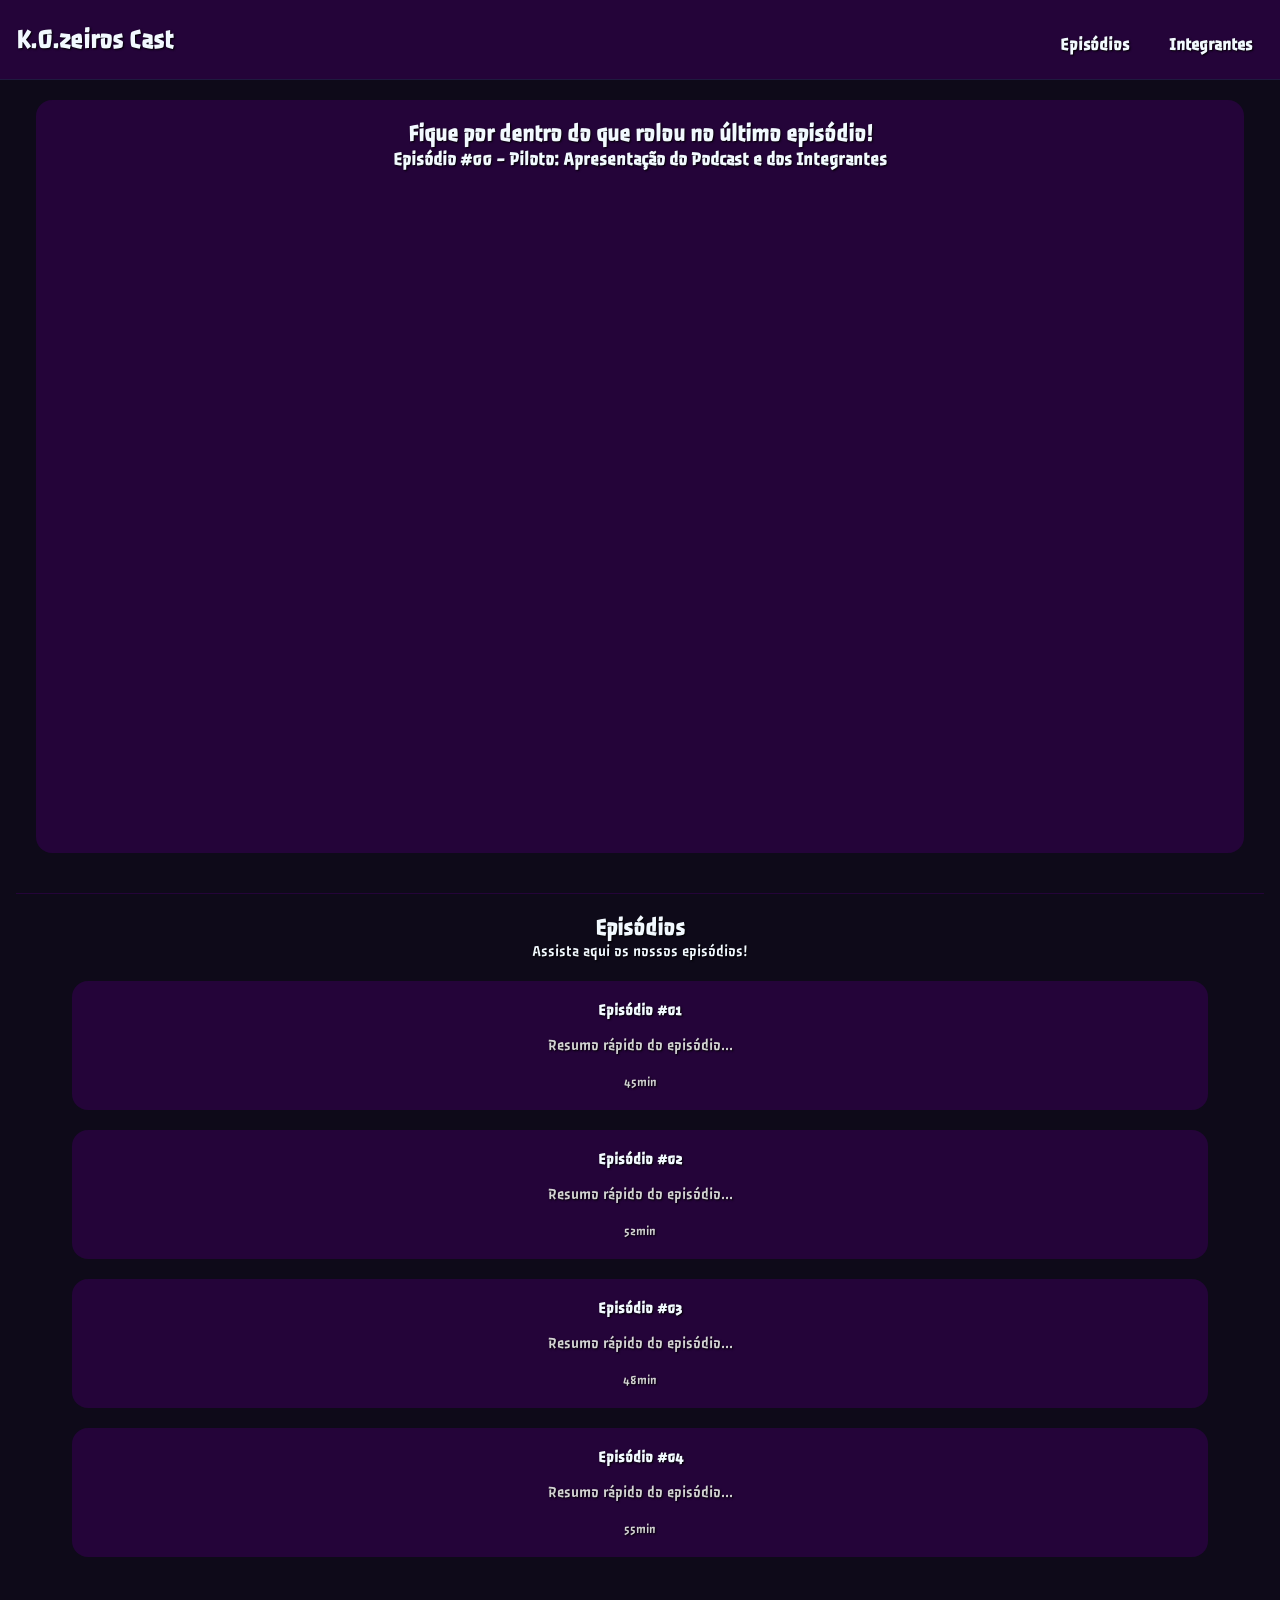
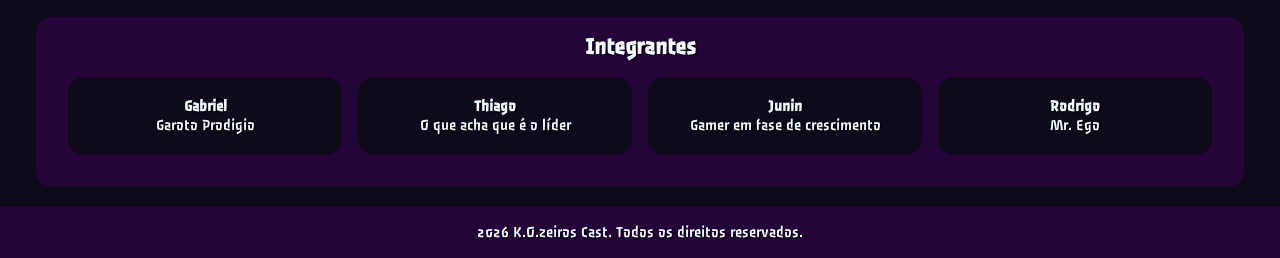
==== index.html @ 9da7d1bf "primeiro commit" ====
<!DOCTYPE html>
<html lang="pt-BR">

<head>
    <meta charset="UTF-8">
    <meta name="viewport" content="width=device-width, initial-scale=1.0">
    <link rel="preconnect" href="https://fonts.googleapis.com">
    <link rel="preconnect" href="https://fonts.gstatic.com" crossorigin>
    <link href="https://fonts.googleapis.com/css2?family=Passero+One&display=swap" rel="stylesheet">
    <link rel="stylesheet" href="src/styles.css">
    <script src="src/main.js" defer></script>
    <title>K.O.zeiros Cast</title>
</head>

<body>

    <header class="header">
        <h1 class="no-break">K.O.zeiros Cast</h1>
        <nav class="info"><a href="#Ep">Episódios</a>
            <a href="#Pesssoas">Integrantes</a>
        </nav>
    </header>

    <main class="container-geral">
        <section class="video-principal" id="Ep">
            <h2>Fique por dentro do que rolou no último episódio!</h2>
            <h3>Episódio #00 - Piloto: Apresentação do Podcast e dos Integrantes</h3>

            <div class="play" id="Player">
                <iframe " src="https://www.youtube.com/embed/6FsYk9GIv2Y?si=yelkbn97smoY4wEG"
                    title="YouTube video player" frameborder="0"
                    allow="accelerometer; autoplay; clipboard-write; encrypted-media; gyroscope; picture-in-picture; web-share"
                    referrerpolicy="strict-origin-when-cross-origin" allowfullscreen></iframe>
            </div>
        </section>

        <section class="episodios">
            <h2>Episódios</h2>
            <p>Assista aqui os nossos episódios!</p>
            <div class="container container-episodios" id="Card-episodios">
                <div class="card-ep">
                    <h3>Episódio #01</h3>
                    <p>Resumo rápido do episódio...</p>
                    <span>45min</span>
                </div>

                <div class="card-ep">
                    <h3>Episódio #02</h3>
                    <p>Resumo rápido do episódio...</p>
                    <span>52min</span>
                </div>

                <div class="card-ep">
                    <h3>Episódio #03</h3>
                    <p>Resumo rápido do episódio...</p>
                    <span>48min</span>
                </div>

                <div class="card-ep">
                    <h3>Episódio #04</h3>
                    <p>Resumo rápido do episódio...</p>
                    <span>55min</span>
                </div>
            </div>
        </section>

        <section class="integrantes" id="Pesssoas">
            <h2>Integrantes</h2>

            <div class="container container-integrantes" id="Card-principal">
                <div class="card-integrantes">
                    <h3>Gabriel</h3>
                    <p>Garoto Prodigio</p>
                </div>

                <div class="card-integrantes">
                    <h3>Thiago</h3>
                    <p>O que acha que é o líder</p>
                </div>

                <div class="card-integrantes">
                    <h3>Junin</h3>
                    <p>Gamer em fase de crescimento</p>
                </div>

                <div class="card-integrantes">
                    <h3>Rodrigo</h3>
                    <p>Mr. Ego</p>
                </div>
            </div>
        </section>
    </main>

    <footer>
        <p>2026 K.O.zeiros Cast. Todos os direitos reservados.</p>
    </footer>

</body>

</html>
---- src/styles.css ----
:root {
    --bg-geral: #0e0a19;
    --bg-component: #240439;
    --color-text-destaque: #f2f9ff;
    --color-text-descricao: lightgray;
    --color-accent: #0f8f72;
    --spacing-sm: 16px;
    --spacing-md: 20px;
    --spacing-lg: 32px;
    --border-radius: 16px;
    --transition-duration: 0.3s;
}


body {
    background-color: var(--bg-geral);
    color: var(--color-text-destaque);
    font-family: 'Passero One', monospace;
    text-shadow: 1px 1px 2px #000;
}


* {
    padding: 0;
    margin: 0;
    box-sizing: border-box;
}


html {
    scroll-behavior: smooth;
}

header {
    display: flex;
    justify-content: space-between;
    align-items: center;
    padding: var(--spacing-sm);
    position: sticky;
    top: 0;
    background-color: var(--bg-component);
    z-index: 1000;
    border-bottom: 1px solid #1f1a3f;
}

.header h1 {
    font-size: 1.7rem;

}

h2 {
    font-size: 1.5rem;
}

.info {
    margin-top: 10px;
    display: flex;
    gap: var(--spacing-sm);
    font-size: 1.1rem;
    font-weight: bold;
}

.info a {
    color: var(--color-text-destaque);
    text-decoration: none;
    display: flex;
    padding: 8px 12px;
    border-radius: var(--border-radius);
}

.info a:hover {
    color: var(--color-accent);
    cursor: pointer;
    transition: var(--transition-duration);
    background-color: color-mix(in srgb, var(--color-accent) 30%, transparent);
}

.no-break {
    white-space: nowrap;
    overflow-wrap: normal;
    word-break: keep-all;
}

.container-geral {
    display: flex;
    flex-direction: column;
    gap: var(--spacing-md);
    padding: 0 var(--spacing-sm);
}

.video-principal {
    text-align: center;
    margin: var(--spacing-md);
    padding: var(--spacing-md);
    border: none;
    border-radius: var(--border-radius);
    background-color: var(--bg-component);
    max-width: 100%;
}

iframe {
    width: 100%;
    aspect-ratio: 16/9;
    border-radius: var(--border-radius);
}

.episodios {
    text-align: center;
    border-top: 1px solid var(--bg-component);
    padding-top: var(--spacing-md);
}

.container {
    display: flex;
    gap: var(--spacing-sm);
    max-width: 1200px;
    margin: 0 auto;
    flex-wrap: wrap;
}

#Card-episodios {
    flex-wrap: wrap;
    flex-direction: column;
    gap: var(--spacing-md);
    padding: var(--spacing-md) var(--spacing-lg);
}

.card-ep {
    display: flex;
    gap: var(--spacing-sm);
    padding: var(--spacing-md) var(--spacing-lg);
    border-radius: var(--border-radius);
    background-color: var(--bg-component);
    border: none;
    flex-direction: column;
}

.card-ep h3 {
    font-size: 1rem;
    font-weight: bold;
    color: var(--color-text-destaque);
}

.card-ep p {
    font-size: 1.0rem;
    color: var(--color-text-descricao);
}

.card-ep span {
    font-size: 0.8rem;
    margin-top: 4px;
    color: var(--color-text-descricao);
}

.card-ep:hover {
    background-color: var(--color-accent);
    cursor: pointer;
    transition: var(--transition-duration);
}

.integrantes {
    margin: var(--spacing-md);
    padding: var(--spacing-sm);
    border-radius: var(--border-radius);
    gap: var(--spacing-sm);
    text-align: center;
    background-color: var(--bg-component);
}

.card-integrantes h3 {
    font-size: 1rem;
    font-weight: bold;
}

.container-integrantes {
    flex-wrap: wrap;
    justify-content: center;
    padding: var(--spacing-sm);
}

.card-integrantes {
    padding: var(--spacing-md);
    border-radius: var(--border-radius);
    background-color: var(--bg-geral);
    border: none;
    flex: 1;
    text-align: center;
    transition: background-color var(--transition-duration);
}

.card-integrantes:hover {
    background-color: var(--color-accent);
    cursor: pointer;
}

footer {
    text-align: center;
    padding: var(--spacing-sm) var(--spacing-md);
    background-color: var(--bg-component);
}

/* Para telas menores    */

@media(max-width: 600px) {
    header {
        flex-direction: column;
    }
}
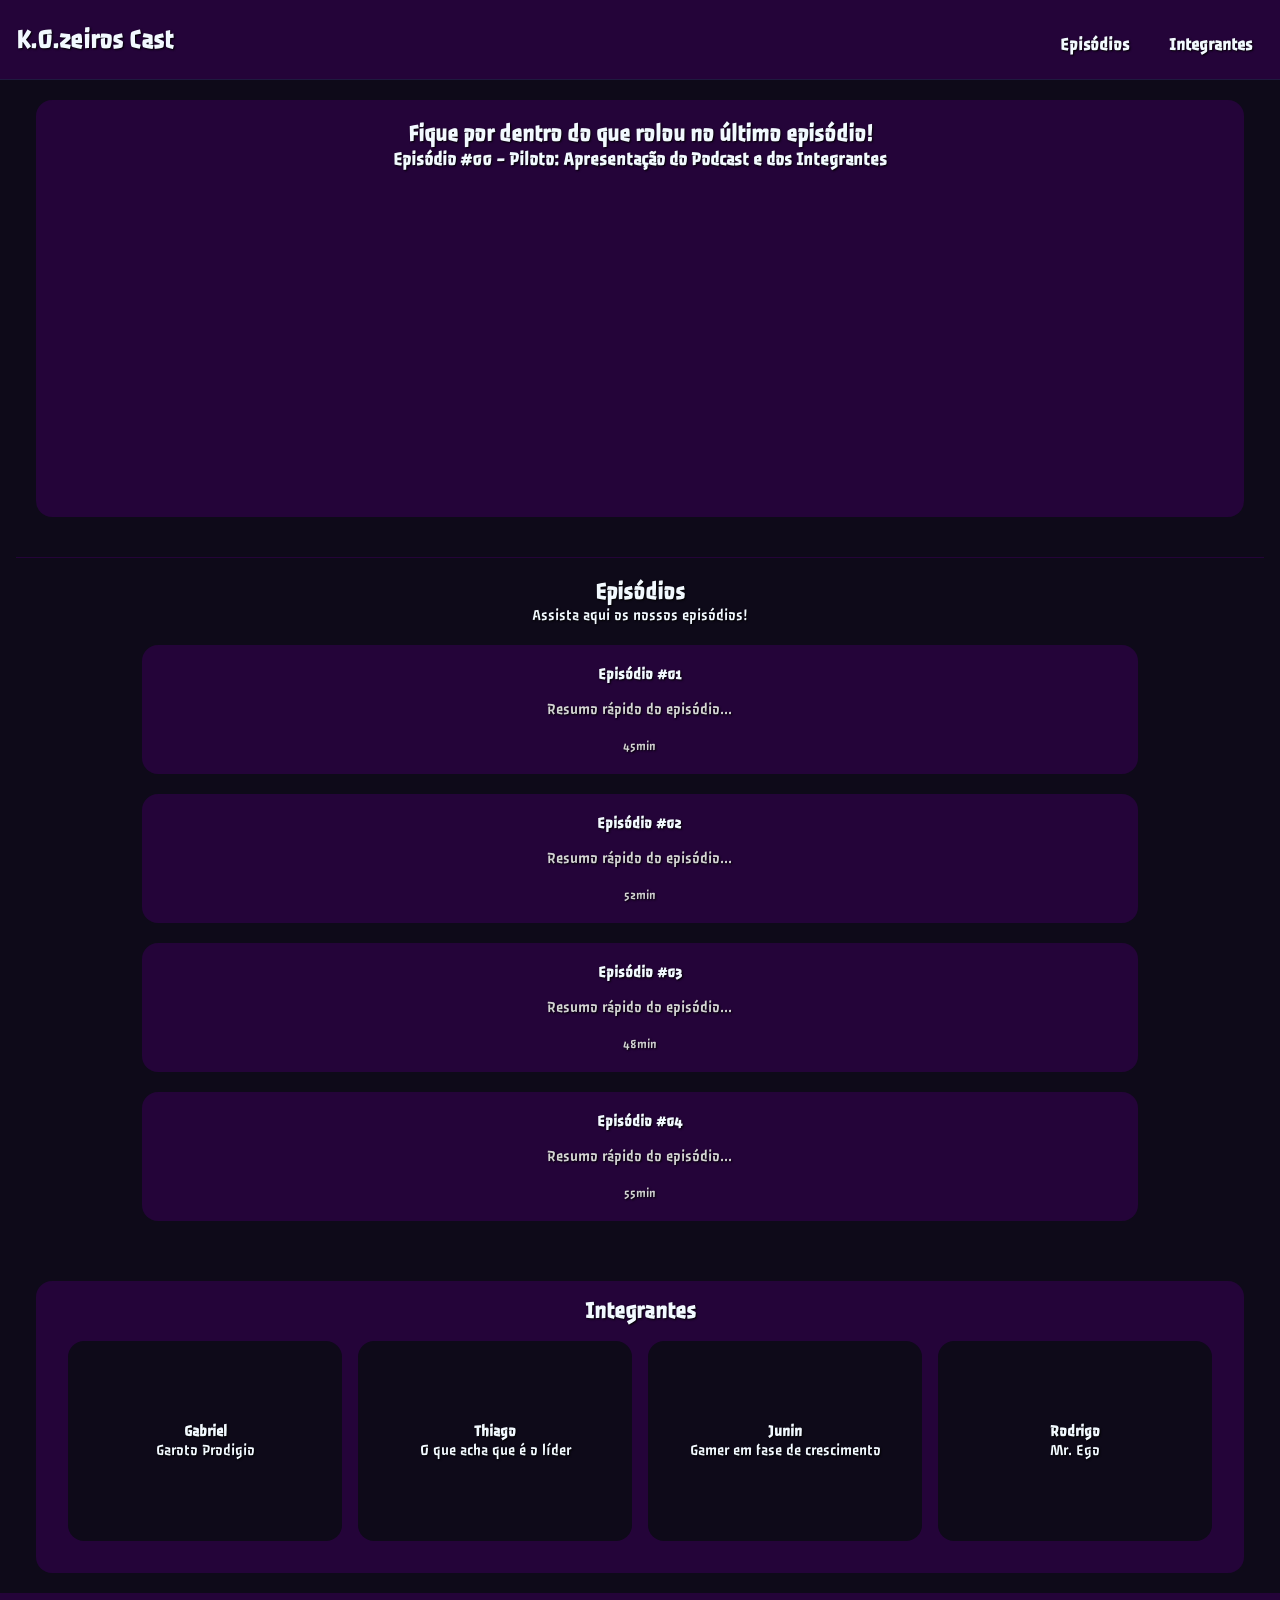
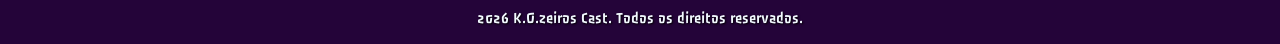
==== commit db597163: "feat: projeto inicial K.O.zeiros Cast" ====
--- a/index.html
+++ b/index.html
@@ -64,7 +64,7 @@
             </div>
         </section>
 
-        <section class="integrantes" id="Pesssoas">
+        <section class="integrantes" id="Pesssoas"> 
             <h2>Integrantes</h2>
 
             <div class="container container-integrantes" id="Card-principal">
--- a/src/styles.css
+++ b/src/styles.css
@@ -1,3 +1,7 @@
+/* =============================================
+   VARIÁVEIS E RESET GLOBAL
+   ============================================= */
+
 :root {
     --bg-geral: #0e0a19;
     --bg-component: #240439;
@@ -11,6 +15,15 @@
     --transition-duration: 0.3s;
 }
 
+* {
+    padding: 0;
+    margin: 0;
+    box-sizing: border-box;
+}
+
+html {
+    scroll-behavior: smooth;
+}
 
 body {
     background-color: var(--bg-geral);
@@ -19,17 +32,26 @@
     text-shadow: 1px 1px 2px #000;
 }
 
-
-* {
-    padding: 0;
-    margin: 0;
-    box-sizing: border-box;
-}
-
-
-html {
-    scroll-behavior: smooth;
-}
+h2 {
+    font-size: 1.5rem;
+}
+
+.container-geral {
+    display: flex;
+    flex-direction: column;
+    gap: var(--spacing-md);
+    padding: 0 var(--spacing-sm);
+}
+
+.no-break {
+    white-space: nowrap;
+    overflow-wrap: normal;
+    word-break: keep-all;
+}
+
+/* =============================================
+   HEADER E NAVEGAÇÃO
+   ============================================= */
 
 header {
     display: flex;
@@ -45,11 +67,6 @@
 
 .header h1 {
     font-size: 1.7rem;
-
-}
-
-h2 {
-    font-size: 1.5rem;
 }
 
 .info {
@@ -75,18 +92,9 @@
     background-color: color-mix(in srgb, var(--color-accent) 30%, transparent);
 }
 
-.no-break {
-    white-space: nowrap;
-    overflow-wrap: normal;
-    word-break: keep-all;
-}
-
-.container-geral {
-    display: flex;
-    flex-direction: column;
-    gap: var(--spacing-md);
-    padding: 0 var(--spacing-sm);
-}
+/* =============================================
+   VÍDEO PRINCIPAL
+   ============================================= */
 
 .video-principal {
     text-align: center;
@@ -95,7 +103,7 @@
     border: none;
     border-radius: var(--border-radius);
     background-color: var(--bg-component);
-    max-width: 100%;
+    padding-bottom: var(--spacing-lg);
 }
 
 iframe {
@@ -104,6 +112,17 @@
     border-radius: var(--border-radius);
 }
 
+.play {
+    max-width: 550px;
+    margin: 0 auto;
+    width: 100%;
+}
+
+
+/* =============================================
+   SEÇÃO EPISÓDIOS
+   ============================================= */
+
 .episodios {
     text-align: center;
     border-top: 1px solid var(--bg-component);
@@ -123,6 +142,8 @@
     flex-direction: column;
     gap: var(--spacing-md);
     padding: var(--spacing-md) var(--spacing-lg);
+    max-width: 85%;
+    margin: 0 auto;
 }
 
 .card-ep {
@@ -133,6 +154,7 @@
     background-color: var(--bg-component);
     border: none;
     flex-direction: column;
+    transition: background-color var(--transition-duration);
 }
 
 .card-ep h3 {
@@ -155,8 +177,11 @@
 .card-ep:hover {
     background-color: var(--color-accent);
     cursor: pointer;
-    transition: var(--transition-duration);
-}
+}
+
+/* =============================================
+   SEÇÃO INTEGRANTES
+   ============================================= */
 
 .integrantes {
     margin: var(--spacing-md);
@@ -165,27 +190,33 @@
     gap: var(--spacing-sm);
     text-align: center;
     background-color: var(--bg-component);
-}
-
-.card-integrantes h3 {
-    font-size: 1rem;
-    font-weight: bold;
 }
 
 .container-integrantes {
     flex-wrap: wrap;
     justify-content: center;
     padding: var(--spacing-sm);
+    display: flex;
 }
 
 .card-integrantes {
-    padding: var(--spacing-md);
+    padding: var(--spacing-lg) var(--spacing-md);
     border-radius: var(--border-radius);
     background-color: var(--bg-geral);
     border: none;
+    flex-direction: column;
+    text-align: center;
+    transition: background-color var(--transition-duration);
+    min-height: 200px;
+    display: flex;
+    align-items: center;
+    justify-content: center;
     flex: 1;
-    text-align: center;
-    transition: background-color var(--transition-duration);
+}
+
+.card-integrantes h3 {
+    font-size: 1rem;
+    font-weight: bold;
 }
 
 .card-integrantes:hover {
@@ -193,16 +224,40 @@
     cursor: pointer;
 }
 
+/* =============================================
+   FOOTER
+   ============================================= */
+
 footer {
     text-align: center;
     padding: var(--spacing-sm) var(--spacing-md);
     background-color: var(--bg-component);
 }
 
-/* Para telas menores    */
-
-@media(max-width: 600px) {
+/* =============================================
+   RESPONSIVIDADE (TELAS MENORES)
+   ============================================= */
+
+@media (max-width: 600px) {
+    .card-integrantes {
+        min-height: auto;
+        flex: none;
+        width: 100%;
+    }
+
     header {
         flex-direction: column;
     }
+
+    h2 {
+        font-size: 1.2rem;
+    }
+
+    h3 {
+        font-size: 0.9rem;
+    }
+
+    .header h1{
+        font-size: 1.3rem;
+    }
 }
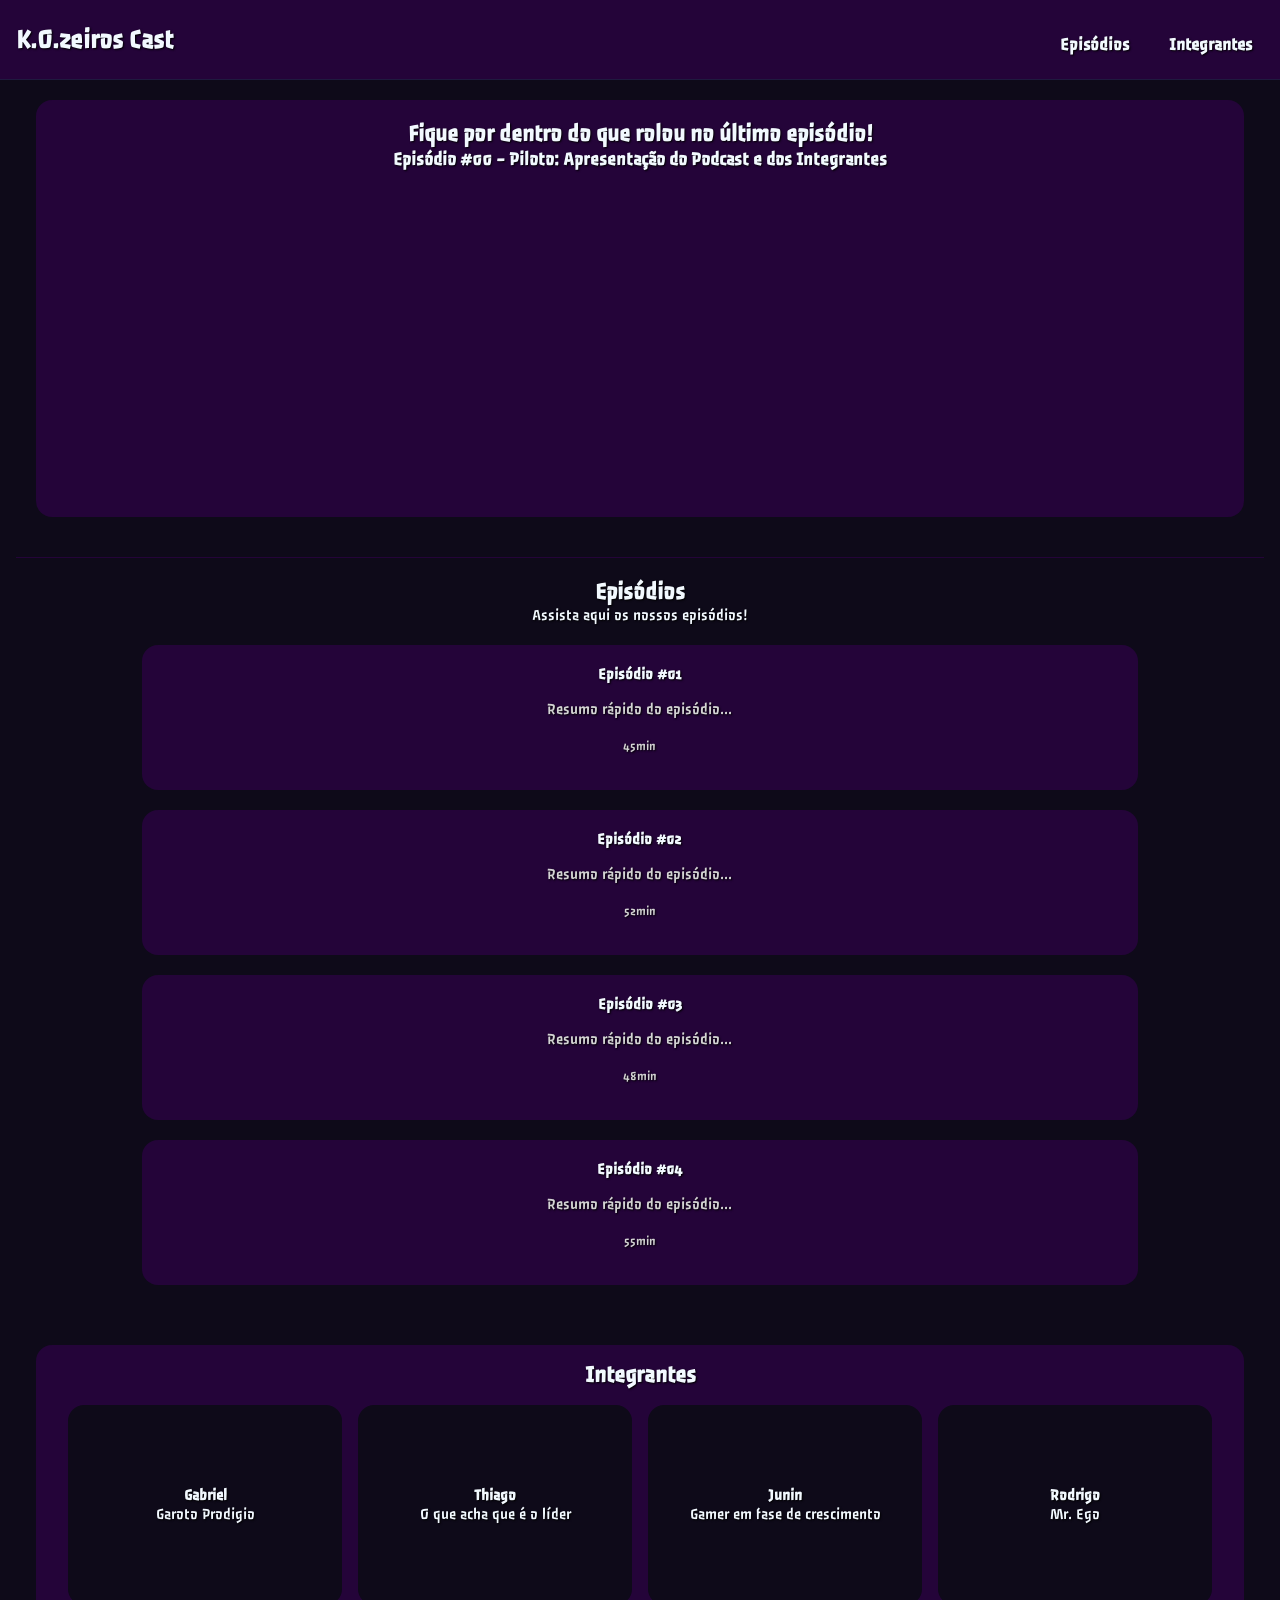
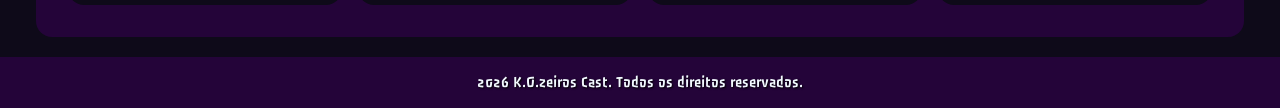
==== commit 2ab2d220: "feat: transição suave nos cards de episódio" ====
--- a/index.html
+++ b/index.html
@@ -27,7 +27,7 @@
             <h3>Episódio #00 - Piloto: Apresentação do Podcast e dos Integrantes</h3>
 
             <div class="play" id="Player">
-                <iframe " src="https://www.youtube.com/embed/6FsYk9GIv2Y?si=yelkbn97smoY4wEG"
+                <iframe src="https://www.youtube.com/embed/6FsYk9GIv2Y?si=yelkbn97smoY4wEG"
                     title="YouTube video player" frameborder="0"
                     allow="accelerometer; autoplay; clipboard-write; encrypted-media; gyroscope; picture-in-picture; web-share"
                     referrerpolicy="strict-origin-when-cross-origin" allowfullscreen></iframe>
@@ -42,24 +42,28 @@
                     <h3>Episódio #01</h3>
                     <p>Resumo rápido do episódio...</p>
                     <span>45min</span>
+                    <p class="descricao-expandida">Neste episódio os integrantes discutem sobre games do momento, novidades da semana e muito papo sem noção</p>
                 </div>
 
                 <div class="card-ep">
                     <h3>Episódio #02</h3>
                     <p>Resumo rápido do episódio...</p>
                     <span>52min</span>
+                    <p class="descricao-expandida">Neste episódio os integrantes discutem sobre os últimos lançamentos de jogos e novidades do setor</p>
                 </div>
 
                 <div class="card-ep">
                     <h3>Episódio #03</h3>
                     <p>Resumo rápido do episódio...</p>
                     <span>48min</span>
+                    <p class="descricao-expandida">Neste episódio os integrantes discutem sobre os filmes e series do momento</p>
                 </div>
 
                 <div class="card-ep">
                     <h3>Episódio #04</h3>
                     <p>Resumo rápido do episódio...</p>
                     <span>55min</span>
+                    <p class="descricao-expandida">Neste episódio os integrantes discutem sobre as últimas notícias do mundo dos games e compartilham suas opiniões</p>
                 </div>
             </div>
         </section>
--- a/src/styles.css
+++ b/src/styles.css
@@ -12,7 +12,7 @@
     --spacing-md: 20px;
     --spacing-lg: 32px;
     --border-radius: 16px;
-    --transition-duration: 0.3s;
+    --transition-duration: 0.5s;
 }
 
 * {
@@ -179,6 +179,14 @@
     cursor: pointer;
 }
 
+.descricao-expandida {
+    max-height: 0;
+    overflow: hidden;
+    transition: max-height var(--transition-duration)
+}
+
+
+
 /* =============================================
    SEÇÃO INTEGRANTES
    ============================================= */
@@ -257,7 +265,7 @@
         font-size: 0.9rem;
     }
 
-    .header h1{
+    .header h1 {
         font-size: 1.3rem;
     }
 }
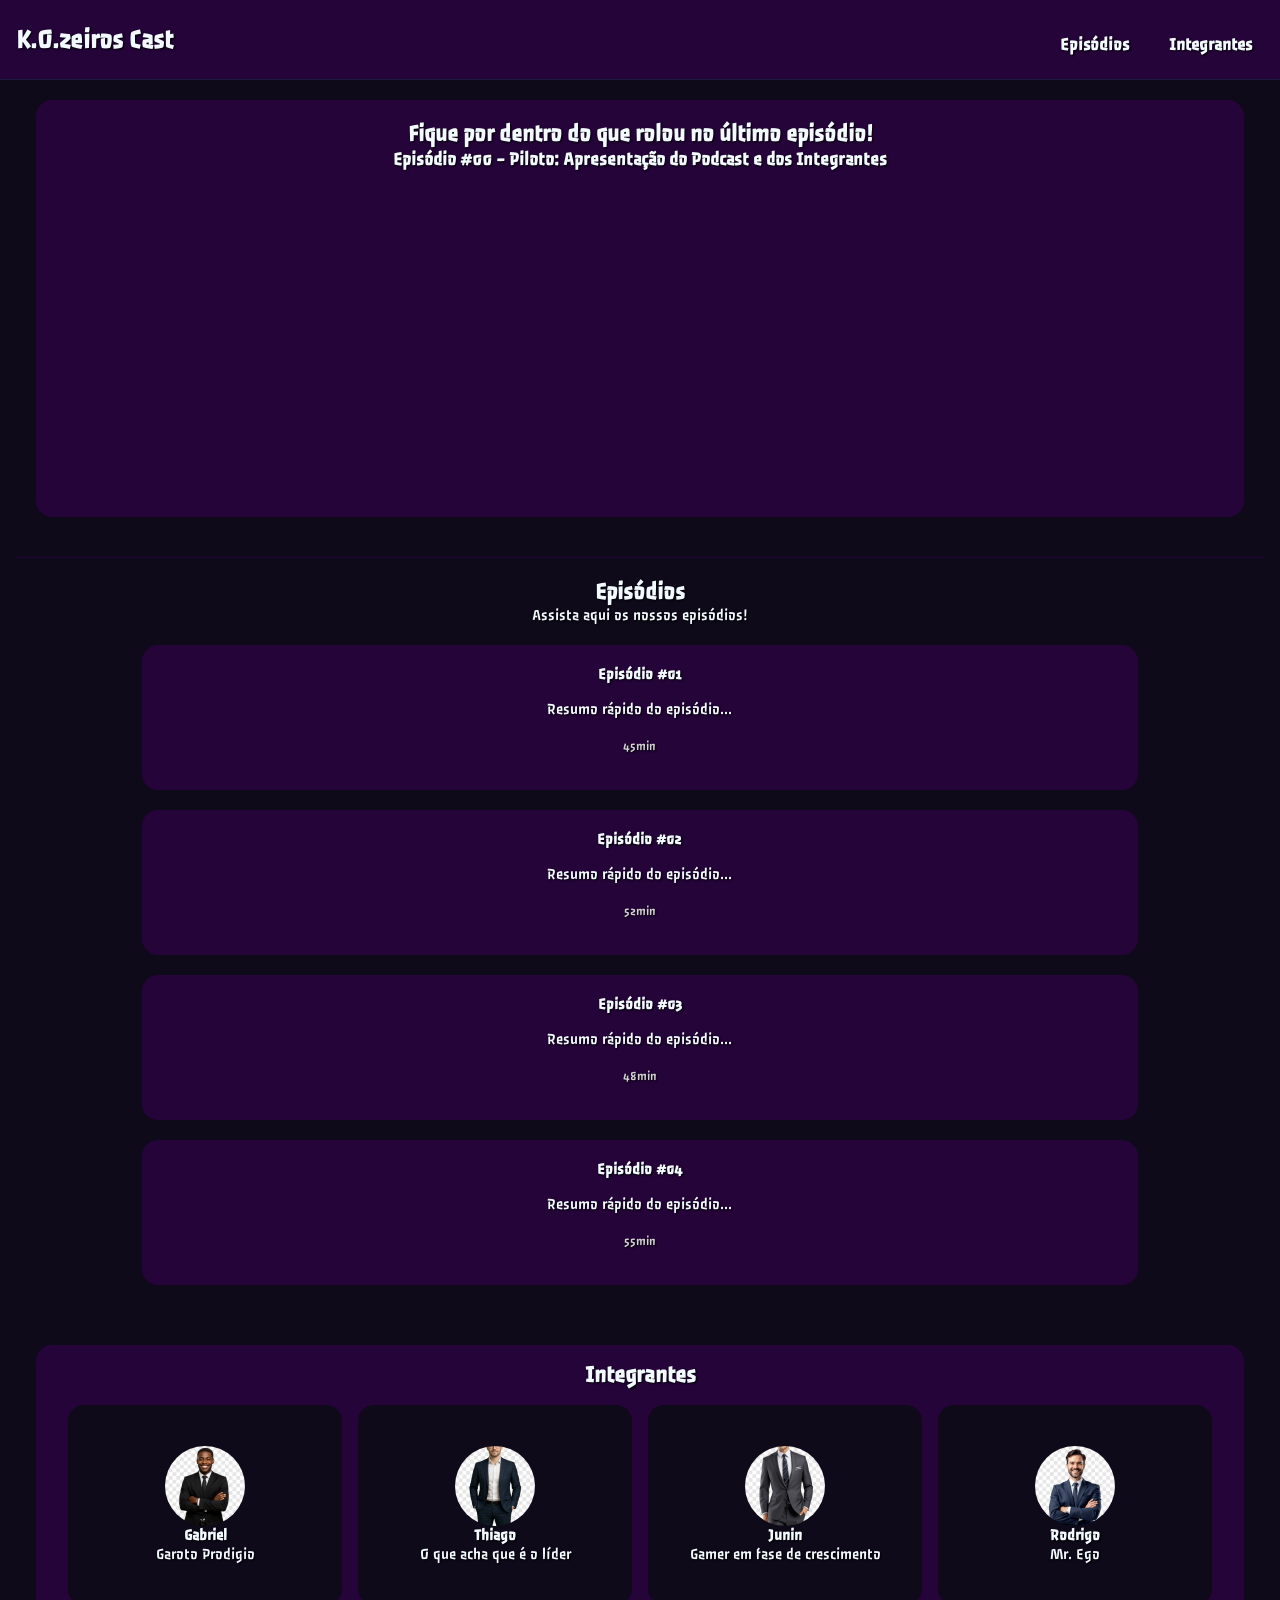
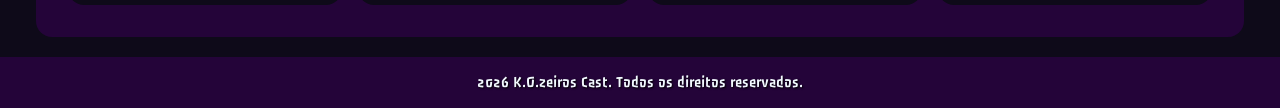
==== commit d8c21d38: "feat: fotos nos cards de integrante" ====
--- a/index.html
+++ b/index.html
@@ -27,8 +27,8 @@
             <h3>Episódio #00 - Piloto: Apresentação do Podcast e dos Integrantes</h3>
 
             <div class="play" id="Player">
-                <iframe src="https://www.youtube.com/embed/6FsYk9GIv2Y?si=yelkbn97smoY4wEG"
-                    title="YouTube video player" frameborder="0"
+                <iframe src="https://www.youtube.com/embed/6FsYk9GIv2Y?si=yelkbn97smoY4wEG" title="YouTube video player"
+                    frameborder="0"
                     allow="accelerometer; autoplay; clipboard-write; encrypted-media; gyroscope; picture-in-picture; web-share"
                     referrerpolicy="strict-origin-when-cross-origin" allowfullscreen></iframe>
             </div>
@@ -42,52 +42,60 @@
                     <h3>Episódio #01</h3>
                     <p>Resumo rápido do episódio...</p>
                     <span>45min</span>
-                    <p class="descricao-expandida">Neste episódio os integrantes discutem sobre games do momento, novidades da semana e muito papo sem noção</p>
+                    <p class="descricao-expandida">Neste episódio os integrantes discutem sobre games do momento,
+                        novidades da semana e muito papo sem noção</p>
                 </div>
 
                 <div class="card-ep">
                     <h3>Episódio #02</h3>
                     <p>Resumo rápido do episódio...</p>
                     <span>52min</span>
-                    <p class="descricao-expandida">Neste episódio os integrantes discutem sobre os últimos lançamentos de jogos e novidades do setor</p>
+                    <p class="descricao-expandida">Neste episódio os integrantes discutem sobre os últimos lançamentos
+                        de jogos e novidades do setor</p>
                 </div>
 
                 <div class="card-ep">
                     <h3>Episódio #03</h3>
                     <p>Resumo rápido do episódio...</p>
                     <span>48min</span>
-                    <p class="descricao-expandida">Neste episódio os integrantes discutem sobre os filmes e series do momento</p>
+                    <p class="descricao-expandida">Neste episódio os integrantes discutem sobre os filmes e series do
+                        momento</p>
                 </div>
 
                 <div class="card-ep">
                     <h3>Episódio #04</h3>
                     <p>Resumo rápido do episódio...</p>
                     <span>55min</span>
-                    <p class="descricao-expandida">Neste episódio os integrantes discutem sobre as últimas notícias do mundo dos games e compartilham suas opiniões</p>
+                    <p class="descricao-expandida">Neste episódio os integrantes discutem sobre as últimas notícias do
+                        mundo dos games e compartilham suas opiniões</p>
                 </div>
             </div>
         </section>
 
-        <section class="integrantes" id="Pesssoas"> 
+        <section class="integrantes" id="Pesssoas">
             <h2>Integrantes</h2>
 
             <div class="container container-integrantes" id="Card-principal">
                 <div class="card-integrantes">
+                    <img src="./src/images/image1.png" alt="Foto de Gabriel">
                     <h3>Gabriel</h3>
                     <p>Garoto Prodigio</p>
                 </div>
 
                 <div class="card-integrantes">
+                    <img src="./src/images/image2.png" alt="Foto de Thiago">
                     <h3>Thiago</h3>
                     <p>O que acha que é o líder</p>
                 </div>
 
                 <div class="card-integrantes">
+                    <img src="./src/images/image3.png" alt="Foto de Junin">
                     <h3>Junin</h3>
                     <p>Gamer em fase de crescimento</p>
                 </div>
 
                 <div class="card-integrantes">
+                    <img src="./src/images/image4.png" alt="Foto de Rodrigo">
                     <h3>Rodrigo</h3>
                     <p>Mr. Ego</p>
                 </div>
--- a/src/styles.css
+++ b/src/styles.css
@@ -163,9 +163,12 @@
     color: var(--color-text-destaque);
 }
 
-.card-ep p {
+.card-ep .descricao-expandida {
     font-size: 1.0rem;
     color: var(--color-text-descricao);
+      max-height: 0;
+    overflow: hidden;
+    transition: max-height var(--transition-duration)
 }
 
 .card-ep span {
@@ -179,12 +182,6 @@
     cursor: pointer;
 }
 
-.descricao-expandida {
-    max-height: 0;
-    overflow: hidden;
-    transition: max-height var(--transition-duration)
-}
-
 
 
 /* =============================================
@@ -230,6 +227,13 @@
 .card-integrantes:hover {
     background-color: var(--color-accent);
     cursor: pointer;
+}
+
+.card-integrantes img {
+    width: 80px;
+    height: 80px;
+    object-fit: cover;
+    border-radius: 50%;
 }
 
 /* =============================================
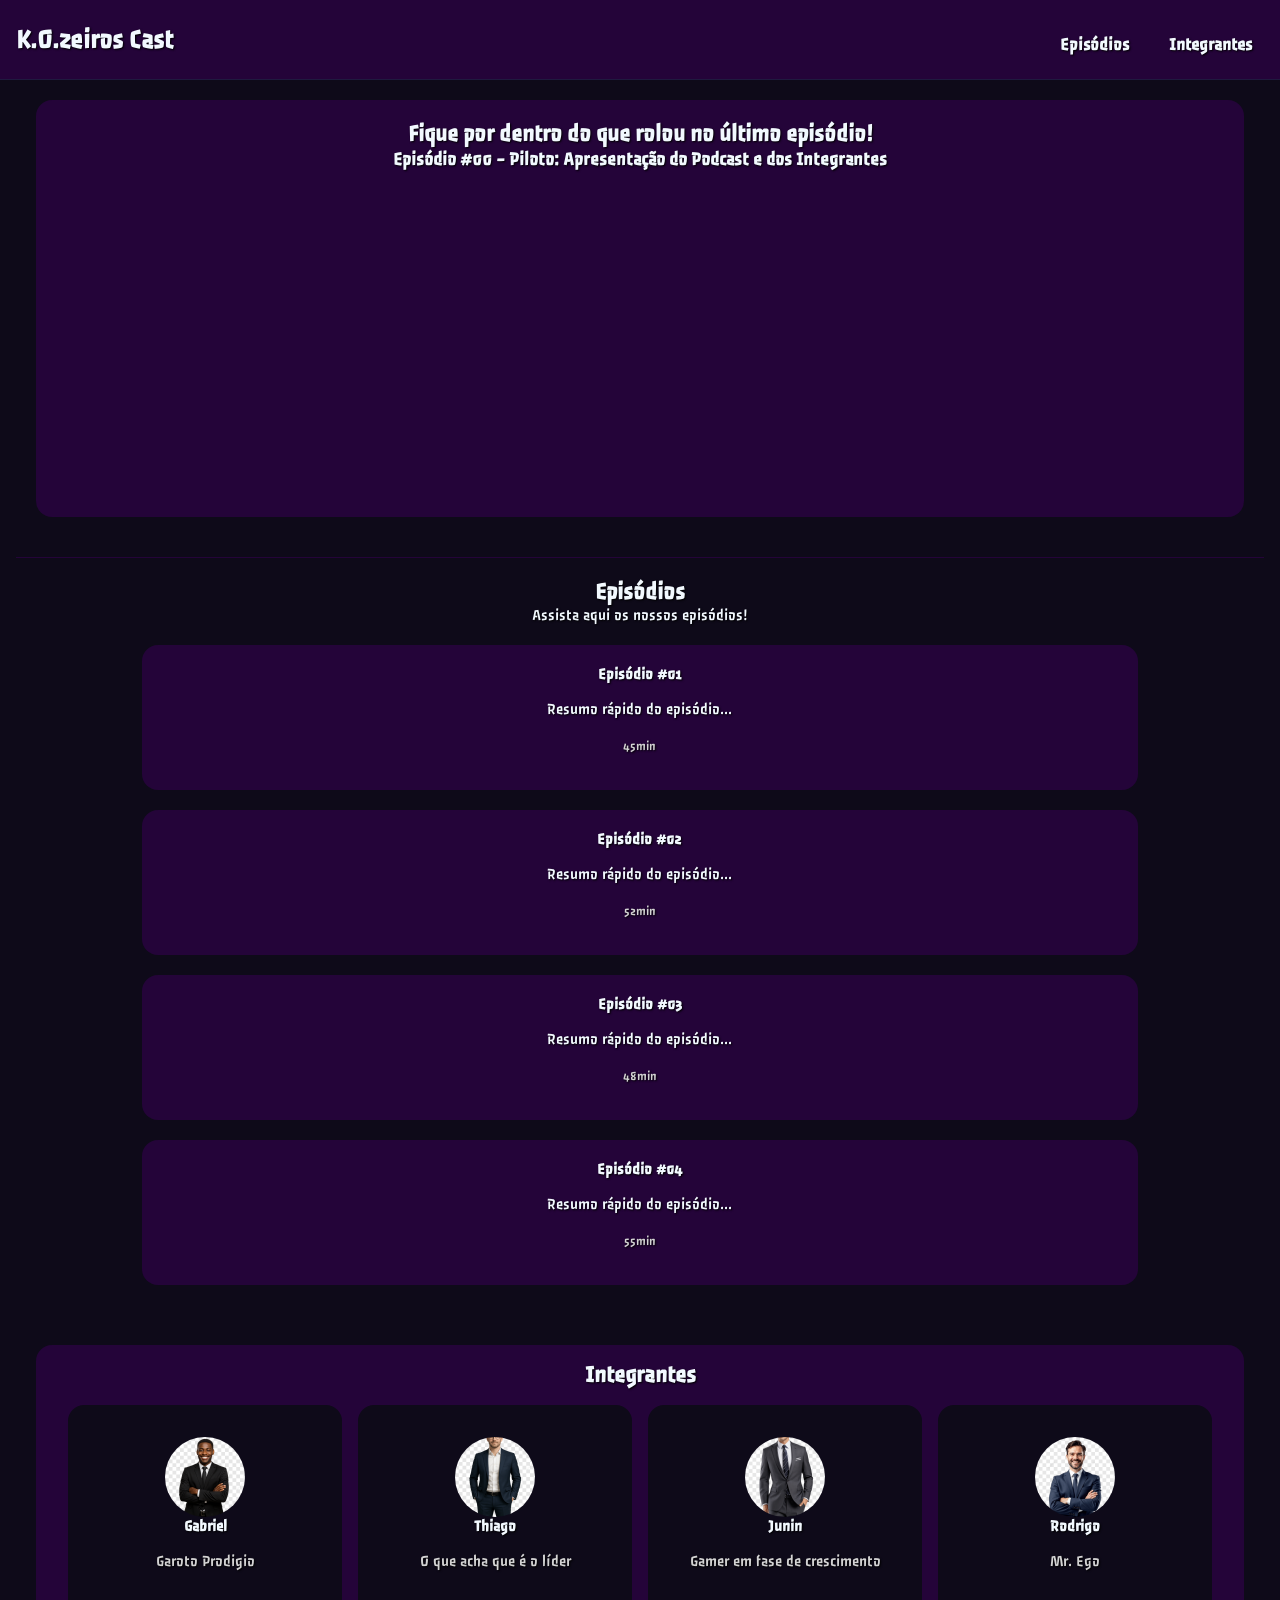
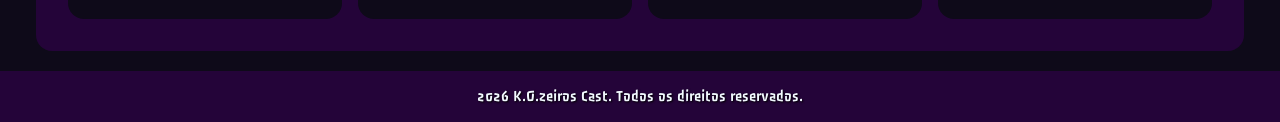
==== commit bcde861d: "feat: expansão dos cards de integrante com acordeão" ====
--- a/index.html
+++ b/index.html
@@ -80,24 +80,28 @@
                     <img src="./src/images/image1.png" alt="Foto de Gabriel">
                     <h3>Gabriel</h3>
                     <p>Garoto Prodigio</p>
+                    <p class="integrante-expandido">Gabriel é o mais jovem do podcast e tem uma paixão por games e tecnologia.</p>
                 </div>
 
                 <div class="card-integrantes">
                     <img src="./src/images/image2.png" alt="Foto de Thiago">
                     <h3>Thiago</h3>
                     <p>O que acha que é o líder</p>
+                    <p class="integrante-expandido">Thiago é quem acha líder do podcast e tem uma visão estratégica para o crescimento do programa.</p>
                 </div>
 
                 <div class="card-integrantes">
                     <img src="./src/images/image3.png" alt="Foto de Junin">
                     <h3>Junin</h3>
                     <p>Gamer em fase de crescimento</p>
+                    <p class="integrante-expandido">Junin é um entusiasta de games e está sempre em busca de novas experiências no mundo dos jogos.</p>
                 </div>
 
                 <div class="card-integrantes">
                     <img src="./src/images/image4.png" alt="Foto de Rodrigo">
                     <h3>Rodrigo</h3>
                     <p>Mr. Ego</p>
+                    <p class="integrante-expandido">Rodrigo é conhecido por sua personalidade assertiva e tem uma visão única sobre o mundo dos games.</p>
                 </div>
             </div>
         </section>
--- a/src/styles.css
+++ b/src/styles.css
@@ -166,7 +166,7 @@
 .card-ep .descricao-expandida {
     font-size: 1.0rem;
     color: var(--color-text-descricao);
-      max-height: 0;
+    max-height: 0;
     overflow: hidden;
     transition: max-height var(--transition-duration)
 }
@@ -236,6 +236,19 @@
     border-radius: 50%;
 }
 
+.integrantes .integrante-expandido {
+    font-size: 1.0rem;
+    color: var(--color-text-descricao);
+    max-height: 0;
+    overflow: hidden;
+    transition: max-height var(--transition-duration)
+}
+
+.card-integrantes p {
+    margin-top: var(--spacing-sm);
+    color: var(--color-text-descricao);
+}
+
 /* =============================================
    FOOTER
    ============================================= */
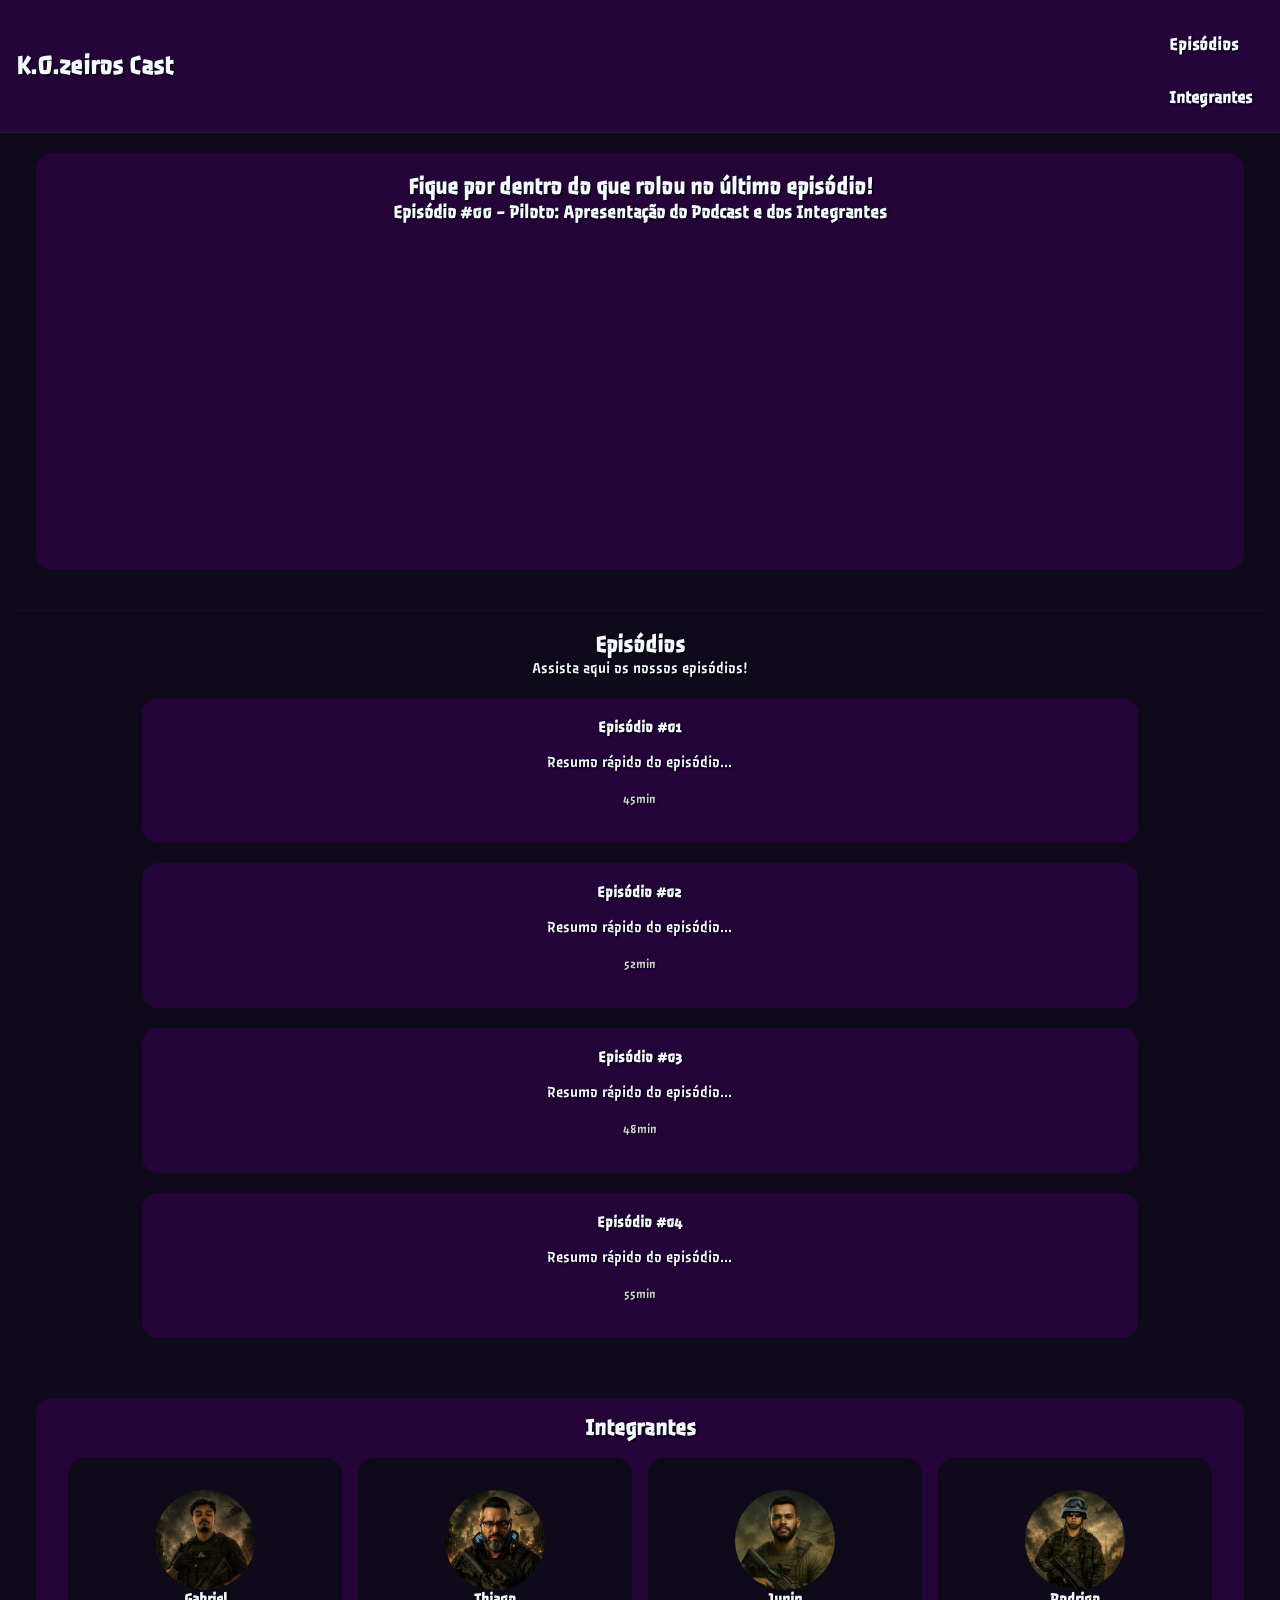
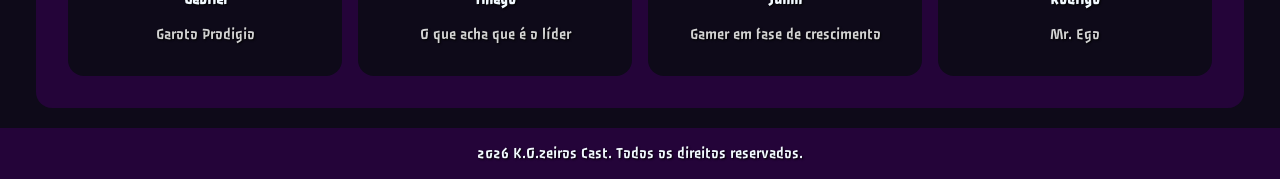
==== commit 7f9014dc: "feat: estilização da página do Gabriel" ====
--- a/index.html
+++ b/index.html
@@ -80,28 +80,40 @@
                     <img src="./src/images/image1.png" alt="Foto de Gabriel">
                     <h3>Gabriel</h3>
                     <p>Garoto Prodigio</p>
-                    <p class="integrante-expandido">Gabriel é o mais jovem do podcast e tem uma paixão por games e tecnologia.</p>
+                    <div class="integrante-expandido">
+                        <p>Gabriel é o mais jovem do podcast e tem uma paixão por games e tecnologia.</p>
+                        <a href="gabriel.html">Saiba mais</a>
+                    </div>
                 </div>
 
                 <div class="card-integrantes">
                     <img src="./src/images/image2.png" alt="Foto de Thiago">
                     <h3>Thiago</h3>
                     <p>O que acha que é o líder</p>
-                    <p class="integrante-expandido">Thiago é quem acha líder do podcast e tem uma visão estratégica para o crescimento do programa.</p>
+                    <div class="integrante-expandido">
+                        <p>Thiago é quem acha líder do podcast e tem uma visão estratégica para o crescimento do programa.</p>
+                        <a href="thiago.html">Saiba mais</a>
+                    </div>
                 </div>
 
                 <div class="card-integrantes">
                     <img src="./src/images/image3.png" alt="Foto de Junin">
                     <h3>Junin</h3>
                     <p>Gamer em fase de crescimento</p>
-                    <p class="integrante-expandido">Junin é um entusiasta de games e está sempre em busca de novas experiências no mundo dos jogos.</p>
+                    <div class="integrante-expandido">
+                        <p>Junin é um entusiasta de games e está sempre em busca de novas experiências no mundo dos jogos.</p>
+                        <a href="junin.html">Saiba mais</a>
+                    </div>
                 </div>
 
                 <div class="card-integrantes">
                     <img src="./src/images/image4.png" alt="Foto de Rodrigo">
                     <h3>Rodrigo</h3>
                     <p>Mr. Ego</p>
-                    <p class="integrante-expandido">Rodrigo é conhecido por sua personalidade assertiva e tem uma visão única sobre o mundo dos games.</p>
+                    <div class="integrante-expandido">
+                        <p>Rodrigo é conhecido por sua personalidade assertiva e tem uma visão única sobre o mundo dos games.</p>
+                        <a href="rodrigo.html">Saiba mais</a>
+                    </div>
                 </div>
             </div>
         </section>
--- a/src/styles.css
+++ b/src/styles.css
@@ -230,10 +230,11 @@
 }
 
 .card-integrantes img {
-    width: 80px;
-    height: 80px;
+    width: 100px;
+    height: 100px;
     object-fit: cover;
     border-radius: 50%;
+    object-position: top center;
 }
 
 .integrantes .integrante-expandido {
@@ -249,6 +250,20 @@
     color: var(--color-text-descricao);
 }
 
+.perfil{
+    padding: var(--spacing-md);
+}
+
+.perfil img{
+    object-fit: cover;
+    width: 250px;
+}
+
+.info{
+    display: flex;
+    flex-direction: column;
+    gap: var(--spacing-sm);
+}
 /* =============================================
    FOOTER
    ============================================= */
